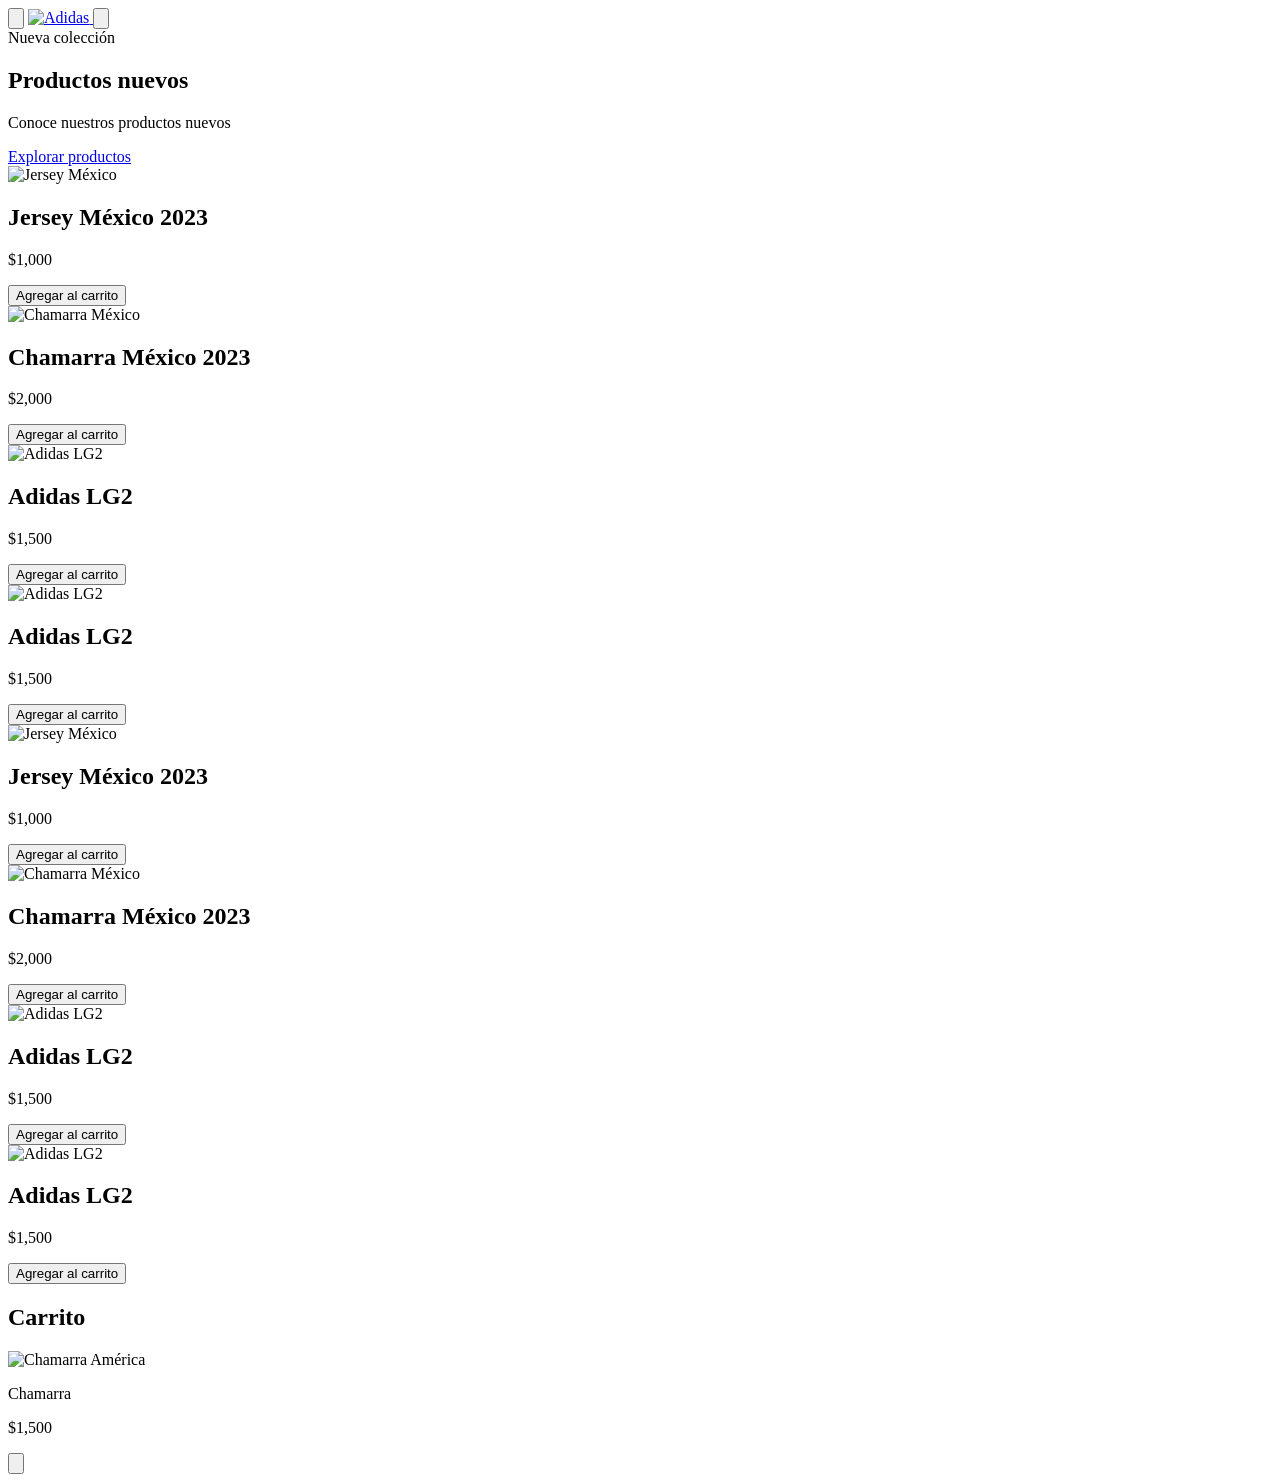
==== index.html @ 1a92b8ad "add index main file" ====
<!DOCTYPE html>
<html lang="es">
<head>
    <meta charset="UTF-8">
    <meta name="viewport" content="width=device-width, initial-scale=1.0">
    <link rel="preconnect" href="https://fonts.googleapis.com">
    <link rel="preconnect" href="https://fonts.gstatic.com" crossorigin>
    <link href="https://fonts.googleapis.com/css2?family=Lexend:wght@100..900&display=swap" rel="stylesheet">
    <link rel="stylesheet" href="css/styles.css">
    <title>Tienda Adidas</title>
</head>
<body>
    <header class="site-header">
        <button class="site-header__icon-button" type="button" aria-label="Abrir menú">
            <img class="site-header__icon" src="img/lista.png" alt="">
        </button>
        <a class="site-header__brand" href="#" aria-label="Inicio">
            <img class="site-header__logo" src="img/logo-adidas-white.webp" alt="Adidas">
        </a>
        <button class="site-header__icon-button" type="button" aria-label="Carrito">
            <img class="site-header__icon" src="img/carrito-de-compras.png" alt="">
        </button>
    </header>

    <main class="store">
        <section class="hero-banner">
            <div class="hero-banner__content">
                <span class="hero-banner__eyebrow">Nueva colección</span>
                <h1 class="hero-banner__title">Productos nuevos</h1>
                <p class="hero-banner__description">Conoce nuestros productos nuevos</p>
                <a class="button button--light" href="#productos">Explorar productos</a>
            </div>
        </section>

        <section class="products" id="productos" aria-label="Productos">
            <article class="product-card">
                <img class="product-card__image" src="img/jer_me.jpg" alt="Jersey México">
                <h2 class="product-card__title">Jersey México 2023</h2>
                <p class="product-card__price">$1,000</p>
                <button class="button button--dark" type="button">Agregar al carrito</button>
            </article>
            <article class="product-card">
                <img class="product-card__image" src="img/chamarra.jpg" alt="Chamarra México">
                <h2 class="product-card__title">Chamarra México 2023</h2>
                <p class="product-card__price">$2,000</p>
                <button class="button button--dark" type="button">Agregar al carrito</button>
            </article>
            <article class="product-card">
                <img class="product-card__image" src="img/lg2.jpg" alt="Adidas LG2">
                <h2 class="product-card__title">Adidas LG2</h2>
                <p class="product-card__price">$1,500</p>
                <button class="button button--dark" type="button">Agregar al carrito</button>
            </article>
            <article class="product-card">
                <img class="product-card__image" src="img/lg2.jpg" alt="Adidas LG2">
                <h2 class="product-card__title">Adidas LG2</h2>
                <p class="product-card__price">$1,500</p>
                <button class="button button--dark" type="button">Agregar al carrito</button>
            </article>
            <article class="product-card">
                <img class="product-card__image" src="img/jer_me.jpg" alt="Jersey México">
                <h2 class="product-card__title">Jersey México 2023</h2>
                <p class="product-card__price">$1,000</p>
                <button class="button button--dark" type="button">Agregar al carrito</button>
            </article>
            <article class="product-card">
                <img class="product-card__image" src="img/chamarra.jpg" alt="Chamarra México">
                <h2 class="product-card__title">Chamarra México 2023</h2>
                <p class="product-card__price">$2,000</p>
                <button class="button button--dark" type="button">Agregar al carrito</button>
            </article>
            <article class="product-card">
                <img class="product-card__image" src="img/lg2.jpg" alt="Adidas LG2">
                <h2 class="product-card__title">Adidas LG2</h2>
                <p class="product-card__price">$1,500</p>
                <button class="button button--dark" type="button">Agregar al carrito</button>
            </article>
            <article class="product-card">
                <img class="product-card__image" src="img/lg2.jpg" alt="Adidas LG2">
                <h2 class="product-card__title">Adidas LG2</h2>
                <p class="product-card__price">$1,500</p>
                <button class="button button--dark" type="button">Agregar al carrito</button>
            </article>
        </section>

        <aside class="cart-panel" aria-label="Carrito de compras">
            <h2 class="cart-panel__title">Carrito</h2>
            <div class="cart-item">
                <img class="cart-item__image" src="img/ame_chamarra.jpg" alt="Chamarra América">
                <p class="cart-item__name">Chamarra</p>
                <p class="cart-item__price">$1,500</p>
                <button class="cart-item__remove" type="button" aria-label="Quitar producto">
                    <img src="img/remover-archivo.png" alt="">
                </button>
            </div>
        </aside>
    </main>
</body>
</html>
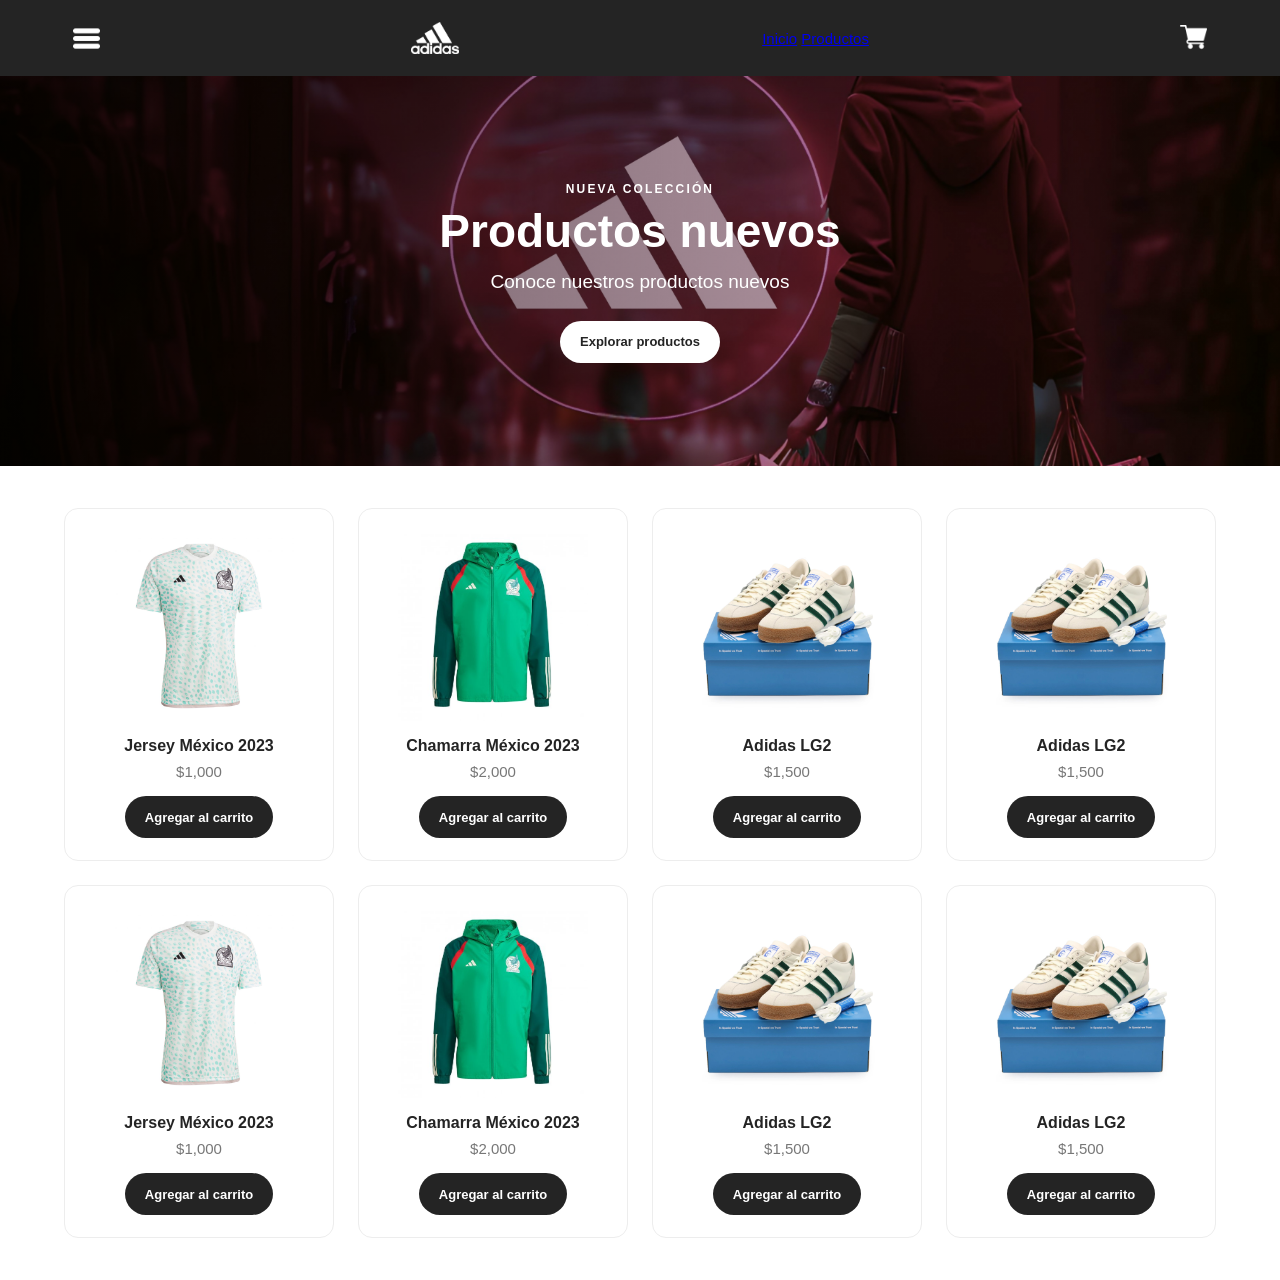
==== commit 09a5e4c7: "Mejora de estilos de header y navegación" ====
--- a/index.html
+++ b/index.html
@@ -14,16 +14,20 @@
         <button class="site-header__icon-button" type="button" aria-label="Abrir menú">
             <img class="site-header__icon" src="img/lista.png" alt="">
         </button>
-        <a class="site-header__brand" href="#" aria-label="Inicio">
+        <a class="site-header__brand" href="#inicio" aria-label="Inicio">
             <img class="site-header__logo" src="img/logo-adidas-white.webp" alt="Adidas">
         </a>
+        <nav class="site-header__nav" aria-label="Navegación principal">
+            <a class="site-header__link" href="#inicio">Inicio</a>
+            <a class="site-header__link" href="#productos">Productos</a>
+        </nav>
         <button class="site-header__icon-button" type="button" aria-label="Carrito">
             <img class="site-header__icon" src="img/carrito-de-compras.png" alt="">
         </button>
     </header>
 
     <main class="store">
-        <section class="hero-banner">
+        <section class="hero-banner" id="inicio">
             <div class="hero-banner__content">
                 <span class="hero-banner__eyebrow">Nueva colección</span>
                 <h1 class="hero-banner__title">Productos nuevos</h1>
--- a/css/styles.css
+++ b/css/styles.css
@@ -0,0 +1,63 @@
+*{box-sizing:border-box}
+html{scroll-behavior:smooth;overflow-x:clip}
+body{width:100%;min-width:320px;margin:0;overflow-x:hidden;color:#494949;font:300 15px "Lexend",Arial,Helvetica,sans-serif}
+img{display:block;max-width:100%}
+.site-header{display:flex;align-items:center;justify-content:space-between;width:100%;min-height:76px;padding:12px clamp(18px,5vw,64px);background:#242424}
+.site-header__icon-button{display:grid;place-items:center;width:44px;height:44px;padding:8px;border:0;border-radius:50%;background:transparent;cursor:pointer;transition:background-color .25s ease,transform .25s ease}
+.site-header__icon-button:hover{background:rgba(255,255,255,.14);transform:scale(1.08)}
+.site-header__icon{width:27px;height:27px;object-fit:contain}
+.site-header__brand{display:inline-flex;align-items:center}
+.site-header__logo{width:48px;height:48px;object-fit:contain}
+.hero-banner{display:grid;place-items:center;min-height:clamp(260px,34vw,390px);padding:36px 20px;color:#fff;text-align:center;background:linear-gradient(90deg,rgba(0,0,0,.62),rgba(0,0,0,.18)),url("../img/banner.jpeg") center 48%/cover no-repeat}
+.hero-banner__content{width:min(680px,100%);margin:0 auto}
+.hero-banner__eyebrow{display:inline-block;margin-bottom:10px;font-size:12px;font-weight:600;letter-spacing:.18em;text-transform:uppercase}
+.hero-banner__title{margin:0 0 10px;font-size:clamp(28px,4vw,46px);font-weight:700;line-height:1.12}
+.hero-banner__description{max-width:100%;margin:0 auto 24px;font-size:clamp(15px,2vw,19px);line-height:1.5}
+.button{display:inline-flex;align-items:center;justify-content:center;min-height:42px;padding:0 20px;border:0;border-radius:999px;font:600 13px "Lexend",Arial,Helvetica,sans-serif;text-decoration:none;cursor:pointer;transition:transform .25s ease,background-color .25s ease,box-shadow .25s ease}
+.button:hover{transform:translateY(-3px);box-shadow:0 7px 16px rgba(0,0,0,.2)}
+.button:active{transform:translateY(-1px)}
+.button--light{color:#242424;background:#fff}
+.button--light:hover{background:#e9e9e9}
+.button--dark{color:#fff;background:#242424}
+.button--dark:hover{background:#4a4a4a}
+.products{width:min(1200px,100%);margin-inline:auto;box-sizing:border-box;display:grid;grid-template-columns:repeat(auto-fit,minmax(min(220px,100%),1fr));gap:24px;padding:42px 24px}
+.product-card{display:flex;flex-direction:column;align-items:center;padding:22px 16px;border:1px solid #ededed;border-radius:14px;background:#fff;text-align:center;transition:transform .25s ease,box-shadow .25s ease,border-color .25s ease}
+.product-card:hover{transform:translateY(-7px);border-color:#d5d5d5;box-shadow:0 8px 24px rgba(0,0,0,.09)}
+.product-card__image{width:100%;max-width:190px;height:190px;margin-bottom:16px;object-fit:contain;transition:transform .25s ease}
+.product-card:hover .product-card__image{transform:scale(1.045)}
+.product-card__title{margin:0 0 8px;color:#242424;font-size:16px;font-weight:600}
+.product-card__price{margin:0 0 16px;color:#777;font-size:15px;font-weight:500}
+.product-card .button{margin-top:auto}
+.cart-panel{position:fixed;z-index:5;top:90px;right:0;width:min(420px,100%);max-height:calc(100vh - 110px);padding:22px;overflow-y:auto;background:#f4f4f4;box-shadow:-10px 8px 30px rgba(0,0,0,.16);transform:translateX(105%)}
+.cart-panel__title{margin:0 0 18px;color:#242424;font-size:20px;font-weight:700;text-align:center;text-transform:uppercase}
+.cart-item{display:flex;align-items:center;justify-content:space-between;gap:12px;padding:14px 0;border-bottom:1px solid #d8d8d8}
+.cart-item__image{width:58px;height:58px;object-fit:contain}
+.cart-item__name,.cart-item__price{margin:0;font-size:13px}
+.cart-item__name{color:#242424;font-weight:600}
+.cart-item__remove{display:grid;place-items:center;width:38px;height:38px;padding:7px;border:0;border-radius:50%;background:transparent;cursor:pointer;transition:background-color .25s ease}
+.cart-item__remove:hover{background:#e2e2e2}
+.cart-item__remove img{width:22px;height:22px;object-fit:contain}
+@media(max-width:768px){
+.site-header{min-height:68px;padding-inline:18px}
+.site-header__nav{display:none}
+.site-header__logo{width:42px;height:42px}
+.hero-banner{min-height:270px;padding-block:30px;background-position:center}
+.products{gap:16px;padding:28px 16px}
+.product-card{padding:18px 12px}
+.product-card__image{max-width:165px;height:165px}
+}
+@media(max-width:480px){
+.site-header{min-height:62px;padding:8px 14px}
+.site-header__icon-button{width:40px;height:40px}
+.site-header__icon{width:24px;height:24px}
+.site-header__logo{width:38px;height:38px}
+.hero-banner{min-height:230px;padding:26px 16px;background-position:center}
+.hero-banner__title{font-size:27px}
+.products{grid-template-columns:repeat(2,minmax(0,1fr));gap:12px;padding:22px 12px}
+.product-card{padding:14px 8px}
+.product-card__image{height:125px;margin-bottom:12px}
+.product-card__title{font-size:13px}
+.product-card__price{font-size:13px}
+.product-card .button{width:100%;min-height:38px;padding-inline:8px;font-size:11px}
+.cart-panel{top:70px;width:100%;padding:18px}
+}
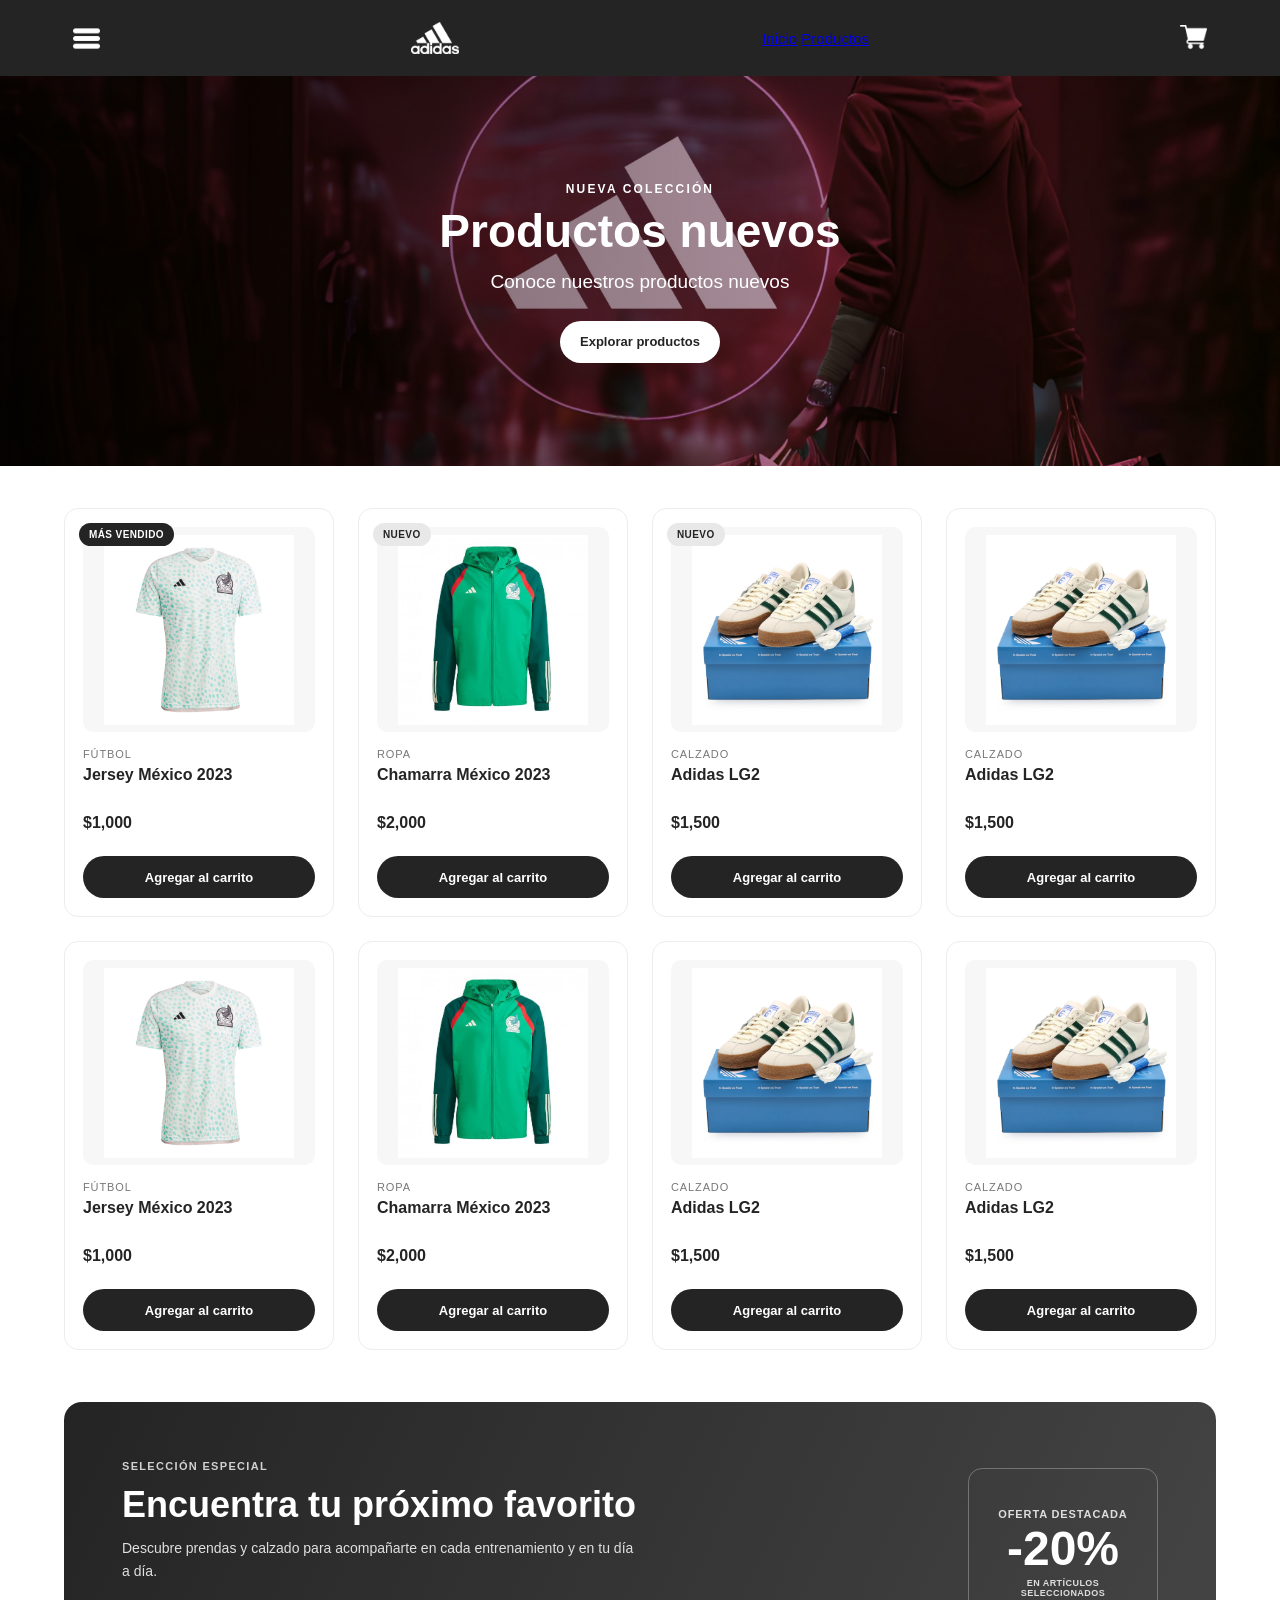
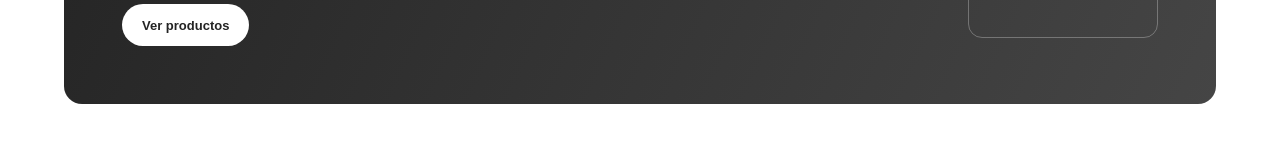
==== commit d5279ee2: "Mejora de cartas, ofertas y diseño responsivo" ====
--- a/index.html
+++ b/index.html
@@ -38,53 +38,94 @@
 
         <section class="products" id="productos" aria-label="Productos">
             <article class="product-card">
-                <img class="product-card__image" src="img/jer_me.jpg" alt="Jersey México">
+                <span class="product-card__badge">Más vendido</span>
+                <div class="product-card__media">
+                    <img class="product-card__image" src="img/jer_me.jpg" alt="Jersey México">
+                </div>
+                <p class="product-card__category">Fútbol</p>
                 <h2 class="product-card__title">Jersey México 2023</h2>
                 <p class="product-card__price">$1,000</p>
                 <button class="button button--dark" type="button">Agregar al carrito</button>
             </article>
             <article class="product-card">
-                <img class="product-card__image" src="img/chamarra.jpg" alt="Chamarra México">
+                <span class="product-card__badge product-card__badge--new">Nuevo</span>
+                <div class="product-card__media">
+                    <img class="product-card__image" src="img/chamarra.jpg" alt="Chamarra México">
+                </div>
+                <p class="product-card__category">Ropa</p>
                 <h2 class="product-card__title">Chamarra México 2023</h2>
                 <p class="product-card__price">$2,000</p>
                 <button class="button button--dark" type="button">Agregar al carrito</button>
             </article>
             <article class="product-card">
-                <img class="product-card__image" src="img/lg2.jpg" alt="Adidas LG2">
+                <span class="product-card__badge product-card__badge--new">Nuevo</span>
+                <div class="product-card__media">
+                    <img class="product-card__image" src="img/lg2.jpg" alt="Adidas LG2">
+                </div>
+                <p class="product-card__category">Calzado</p>
                 <h2 class="product-card__title">Adidas LG2</h2>
                 <p class="product-card__price">$1,500</p>
                 <button class="button button--dark" type="button">Agregar al carrito</button>
             </article>
             <article class="product-card">
-                <img class="product-card__image" src="img/lg2.jpg" alt="Adidas LG2">
+                <div class="product-card__media">
+                    <img class="product-card__image" src="img/lg2.jpg" alt="Adidas LG2">
+                </div>
+                <p class="product-card__category">Calzado</p>
                 <h2 class="product-card__title">Adidas LG2</h2>
                 <p class="product-card__price">$1,500</p>
                 <button class="button button--dark" type="button">Agregar al carrito</button>
             </article>
             <article class="product-card">
-                <img class="product-card__image" src="img/jer_me.jpg" alt="Jersey México">
+                <div class="product-card__media">
+                    <img class="product-card__image" src="img/jer_me.jpg" alt="Jersey México">
+                </div>
+                <p class="product-card__category">Fútbol</p>
                 <h2 class="product-card__title">Jersey México 2023</h2>
                 <p class="product-card__price">$1,000</p>
                 <button class="button button--dark" type="button">Agregar al carrito</button>
             </article>
             <article class="product-card">
-                <img class="product-card__image" src="img/chamarra.jpg" alt="Chamarra México">
+                <div class="product-card__media">
+                    <img class="product-card__image" src="img/chamarra.jpg" alt="Chamarra México">
+                </div>
+                <p class="product-card__category">Ropa</p>
                 <h2 class="product-card__title">Chamarra México 2023</h2>
                 <p class="product-card__price">$2,000</p>
                 <button class="button button--dark" type="button">Agregar al carrito</button>
             </article>
             <article class="product-card">
-                <img class="product-card__image" src="img/lg2.jpg" alt="Adidas LG2">
+                <div class="product-card__media">
+                    <img class="product-card__image" src="img/lg2.jpg" alt="Adidas LG2">
+                </div>
+                <p class="product-card__category">Calzado</p>
                 <h2 class="product-card__title">Adidas LG2</h2>
                 <p class="product-card__price">$1,500</p>
                 <button class="button button--dark" type="button">Agregar al carrito</button>
             </article>
             <article class="product-card">
-                <img class="product-card__image" src="img/lg2.jpg" alt="Adidas LG2">
+                <div class="product-card__media">
+                    <img class="product-card__image" src="img/lg2.jpg" alt="Adidas LG2">
+                </div>
+                <p class="product-card__category">Calzado</p>
                 <h2 class="product-card__title">Adidas LG2</h2>
                 <p class="product-card__price">$1,500</p>
                 <button class="button button--dark" type="button">Agregar al carrito</button>
             </article>
+        </section>
+
+        <section class="offers" id="ofertas" aria-labelledby="offers-title">
+            <div class="offers__content">
+                <span class="offers__eyebrow">Selección especial</span>
+                <h2 class="offers__title" id="offers-title">Encuentra tu próximo favorito</h2>
+                <p class="offers__description">Descubre prendas y calzado para acompañarte en cada entrenamiento y en tu día a día.</p>
+                <a class="button button--light" href="#productos">Ver productos</a>
+            </div>
+            <div class="offers__highlight" aria-label="Promoción destacada">
+                <span class="offers__highlight-label">Oferta destacada</span>
+                <strong class="offers__highlight-value">-20%</strong>
+                <span class="offers__highlight-note">En artículos seleccionados</span>
+            </div>
         </section>
 
         <aside class="cart-panel" aria-label="Carrito de compras">
--- a/css/styles.css
+++ b/css/styles.css
@@ -60,4 +60,53 @@
 .product-card__price{font-size:13px}
 .product-card .button{width:100%;min-height:38px;padding-inline:8px;font-size:11px}
 .cart-panel{top:70px;width:100%;padding:18px}
-}+}
+
+/* Mejora 2: tarjetas de producto con jerarquía visual consistente */
+.product-card{position:relative;align-items:stretch;padding:18px;text-align:left}
+.product-card__badge{position:absolute;z-index:1;top:14px;left:14px;padding:6px 10px;border-radius:999px;color:#fff;background:#242424;font-size:10px;font-weight:600;letter-spacing:.04em;text-transform:uppercase}
+.product-card__badge--new{color:#242424;background:#e8e8e8}
+.product-card__media{display:grid;place-items:center;width:100%;min-height:205px;margin-bottom:16px;overflow:hidden;border-radius:10px;background:#f7f7f7}
+.product-card__image{width:100%;max-width:190px;height:190px;margin:0}
+.product-card__category{margin:0 0 6px;color:#777;font-size:11px;font-weight:500;letter-spacing:.08em;text-transform:uppercase}
+.product-card__title{min-height:40px;margin-bottom:8px}
+.product-card__price{margin-top:auto;color:#242424;font-size:16px;font-weight:700}
+.product-card .button{width:100%;margin-top:8px}
+
+/* Mejora 3: bloque visual de ofertas destacadas */
+.offers{display:flex;align-items:center;justify-content:space-between;gap:32px;width:min(1152px,calc(100% - 48px));margin:10px auto 56px;padding:clamp(28px,5vw,58px);border-radius:18px;color:#fff;background:linear-gradient(115deg,#242424 0%,#454545 100%)}
+.offers__content{max-width:610px}
+.offers__eyebrow,.offers__highlight-label,.offers__highlight-note{display:block;font-size:11px;font-weight:600;letter-spacing:.12em;text-transform:uppercase}
+.offers__eyebrow{margin-bottom:12px;color:#d1d1d1}
+.offers__title{margin:0 0 12px;font-size:clamp(24px,3vw,36px);font-weight:700;line-height:1.15}
+.offers__description{max-width:520px;margin:0 0 22px;color:#e0e0e0;font-size:14px;line-height:1.6}
+.offers__highlight{display:flex;flex:0 0 190px;flex-direction:column;align-items:center;justify-content:center;min-height:170px;padding:20px;border:1px solid rgba(255,255,255,.28);border-radius:14px;text-align:center}
+.offers__highlight-label{color:#dedede;letter-spacing:.08em}
+.offers__highlight-value{margin:5px 0;font-size:48px;line-height:1}
+.offers__highlight-note{color:#dedede;font-size:9px;letter-spacing:.05em}
+
+/* Mejora 4: ajustes de distribución para tablet y móvil */
+@media(max-width:768px){
+.products{grid-template-columns:repeat(2,minmax(0,1fr))}
+.product-card{padding:14px}
+.product-card__media{min-height:170px}
+.product-card__image{height:160px}
+.offers{gap:22px;margin-bottom:38px;padding:30px}
+.offers__highlight{flex-basis:150px;min-height:145px}
+.offers__highlight-value{font-size:40px}
+}
+@media(max-width:480px){
+.products{grid-template-columns:repeat(2,minmax(0,1fr));gap:12px;padding:22px 12px}
+.product-card{padding:10px;border-radius:11px}
+.product-card__badge{top:8px;left:8px;padding:5px 7px;font-size:8px}
+.product-card__media{min-height:120px;margin-bottom:10px}
+.product-card__image{height:115px}
+.product-card__category{font-size:9px}
+.product-card__title{min-height:34px;font-size:12px}
+.product-card__price{font-size:14px}
+.product-card .button{min-height:36px;margin-top:6px;font-size:10px}
+.offers{flex-direction:column;align-items:stretch;gap:22px;width:calc(100% - 24px);margin:8px auto 28px;padding:24px 18px;border-radius:14px}
+.offers__title{font-size:25px}
+.offers__description{font-size:13px}
+.offers__highlight{flex-basis:auto;min-height:125px}
+}
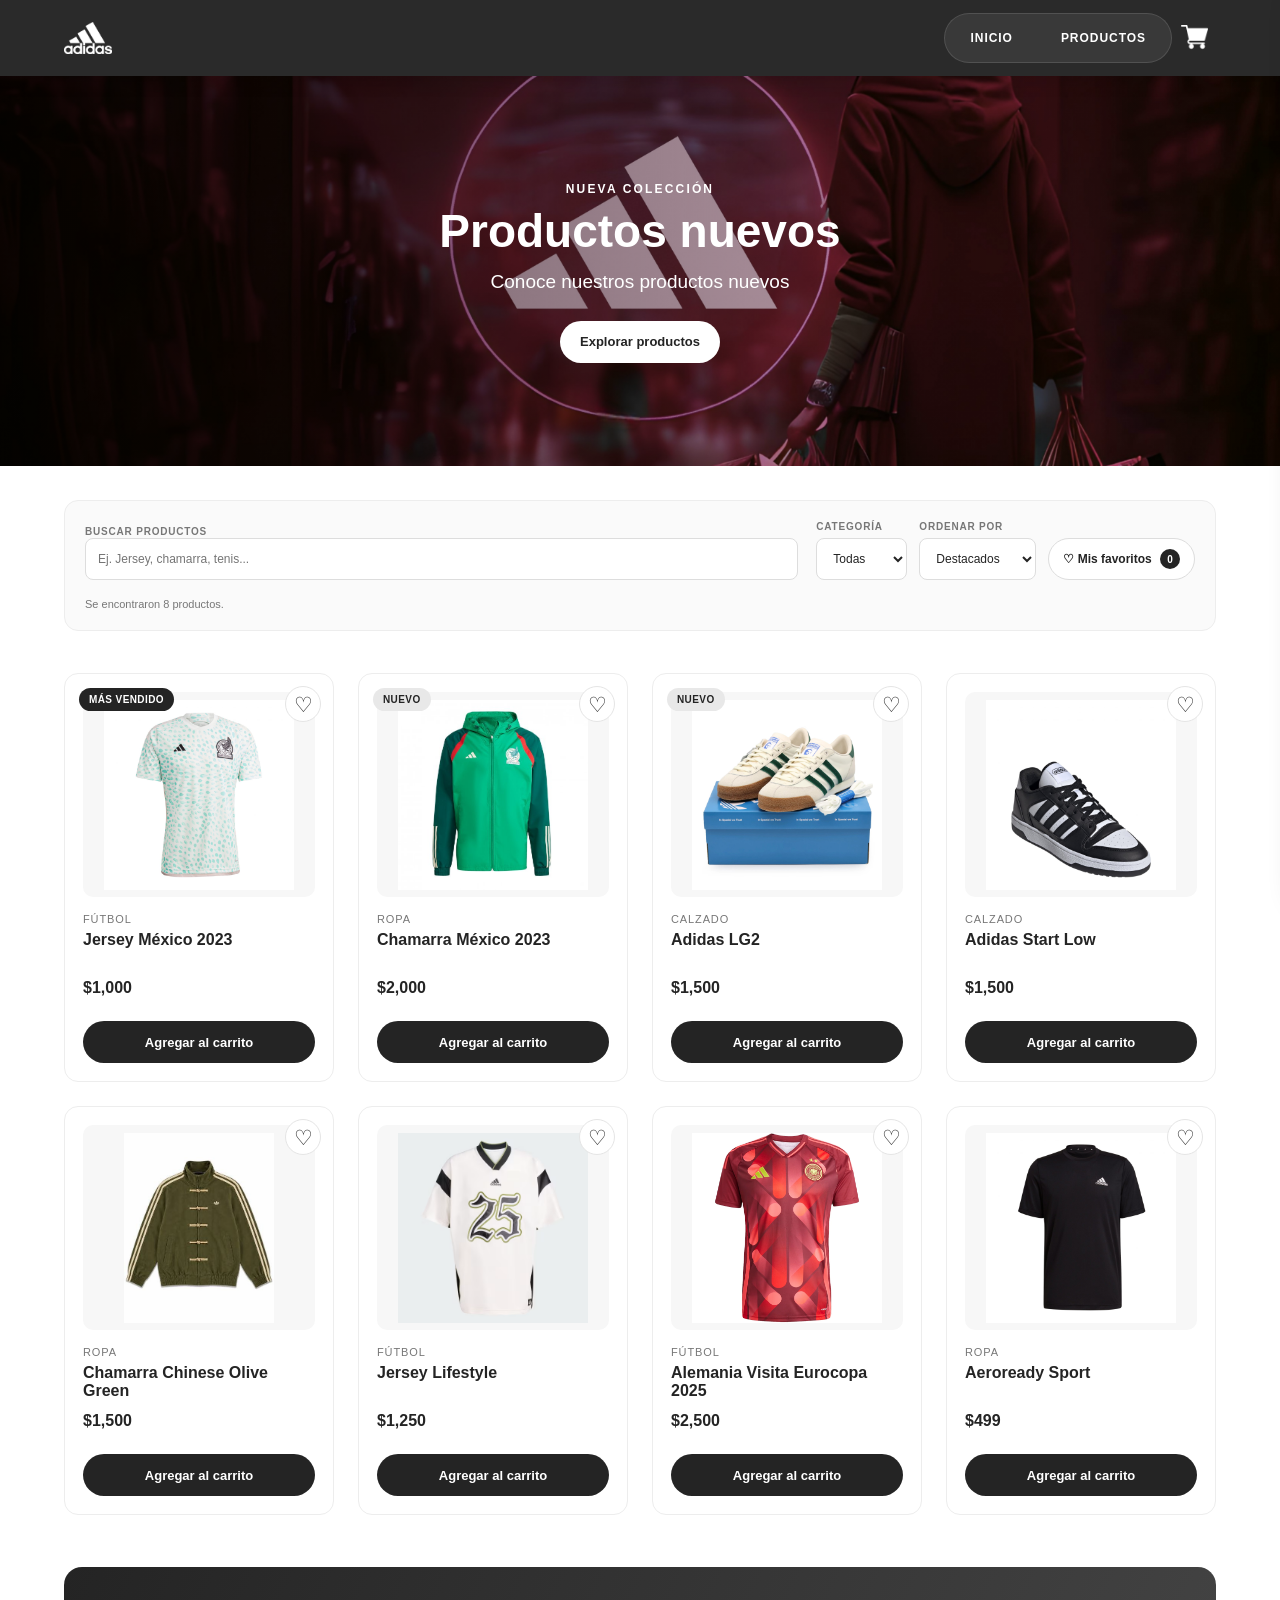
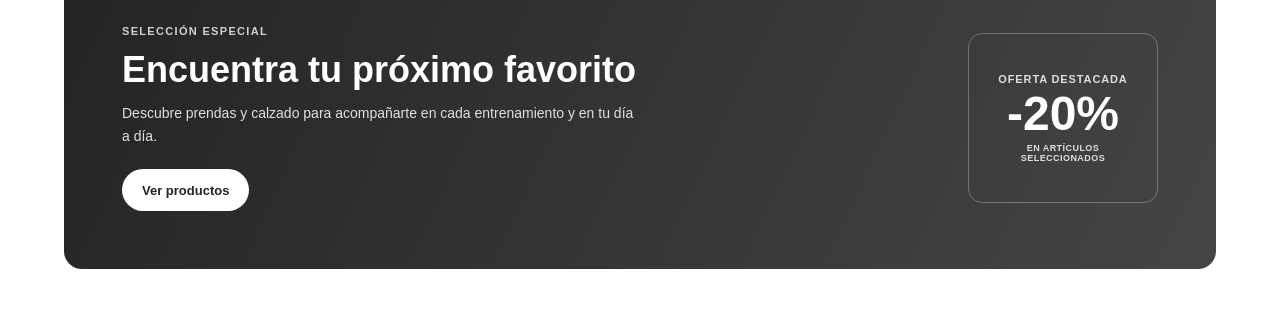
==== commit 0165ffba: "Solución de hosting y de carpetas" ====
--- a/index.html
+++ b/index.html
@@ -11,9 +11,6 @@
 </head>
 <body>
     <header class="site-header">
-        <button class="site-header__icon-button" type="button" aria-label="Abrir menú">
-            <img class="site-header__icon" src="img/lista.png" alt="">
-        </button>
         <a class="site-header__brand" href="#inicio" aria-label="Inicio">
             <img class="site-header__logo" src="img/logo-adidas-white.webp" alt="Adidas">
         </a>
@@ -21,8 +18,9 @@
             <a class="site-header__link" href="#inicio">Inicio</a>
             <a class="site-header__link" href="#productos">Productos</a>
         </nav>
-        <button class="site-header__icon-button" type="button" aria-label="Carrito">
+        <button class="site-header__icon-button site-header__cart-button" id="open-cart" type="button" aria-label="Abrir carrito" aria-controls="cart-panel" aria-expanded="false">
             <img class="site-header__icon" src="img/carrito-de-compras.png" alt="">
+            <span class="cart-count" id="cart-count" aria-live="polite">0</span>
         </button>
     </header>
 
@@ -36,8 +34,37 @@
             </div>
         </section>
 
+        <section class="catalog-tools" aria-label="Herramientas del catálogo">
+            <div class="catalog-tools__search">
+                <label class="catalog-tools__label" for="product-search">Buscar productos</label>
+                <input class="catalog-tools__input" id="product-search" type="search" placeholder="Ej. Jersey, chamarra, tenis..." autocomplete="off">
+            </div>
+            <div class="catalog-tools__filters">
+                <div class="catalog-tools__field">
+                    <label class="catalog-tools__label" for="category-filter">Categoría</label>
+                    <select class="catalog-tools__select" id="category-filter">
+                        <option value="all">Todas</option>
+                        <option value="fútbol">Fútbol</option>
+                        <option value="ropa">Ropa</option>
+                        <option value="calzado">Calzado</option>
+                    </select>
+                </div>
+                <div class="catalog-tools__field">
+                    <label class="catalog-tools__label" for="sort-products">Ordenar por</label>
+                    <select class="catalog-tools__select" id="sort-products">
+                        <option value="default">Destacados</option>
+                        <option value="price-asc">Menor precio</option>
+                        <option value="price-desc">Mayor precio</option>
+                        <option value="name">Nombre A-Z</option>
+                    </select>
+                </div>
+                <button class="catalog-tools__favorites" id="show-favorites" type="button" aria-pressed="false">♡ Mis favoritos <span id="favorites-count">0</span></button>
+            </div>
+            <p class="catalog-tools__results" id="catalog-results" aria-live="polite"></p>
+        </section>
+
         <section class="products" id="productos" aria-label="Productos">
-            <article class="product-card">
+            <article class="product-card" data-product-id="product-001">
                 <span class="product-card__badge">Más vendido</span>
                 <div class="product-card__media">
                     <img class="product-card__image" src="img/jer_me.jpg" alt="Jersey México">
@@ -47,7 +74,7 @@
                 <p class="product-card__price">$1,000</p>
                 <button class="button button--dark" type="button">Agregar al carrito</button>
             </article>
-            <article class="product-card">
+            <article class="product-card" data-product-id="product-002">
                 <span class="product-card__badge product-card__badge--new">Nuevo</span>
                 <div class="product-card__media">
                     <img class="product-card__image" src="img/chamarra.jpg" alt="Chamarra México">
@@ -57,7 +84,7 @@
                 <p class="product-card__price">$2,000</p>
                 <button class="button button--dark" type="button">Agregar al carrito</button>
             </article>
-            <article class="product-card">
+            <article class="product-card" data-product-id="product-003">
                 <span class="product-card__badge product-card__badge--new">Nuevo</span>
                 <div class="product-card__media">
                     <img class="product-card__image" src="img/lg2.jpg" alt="Adidas LG2">
@@ -67,49 +94,49 @@
                 <p class="product-card__price">$1,500</p>
                 <button class="button button--dark" type="button">Agregar al carrito</button>
             </article>
-            <article class="product-card">
+            <article class="product-card" data-product-id="product-004">
                 <div class="product-card__media">
-                    <img class="product-card__image" src="img/lg2.jpg" alt="Adidas LG2">
+                    <img class="product-card__image" src="img/start low.jpg" alt="Adidas Start Low">
                 </div>
                 <p class="product-card__category">Calzado</p>
-                <h2 class="product-card__title">Adidas LG2</h2>
+                <h2 class="product-card__title">Adidas Start Low</h2>
                 <p class="product-card__price">$1,500</p>
                 <button class="button button--dark" type="button">Agregar al carrito</button>
             </article>
-            <article class="product-card">
+            <article class="product-card" data-product-id="product-005">
                 <div class="product-card__media">
-                    <img class="product-card__image" src="img/jer_me.jpg" alt="Jersey México">
-                </div>
-                <p class="product-card__category">Fútbol</p>
-                <h2 class="product-card__title">Jersey México 2023</h2>
-                <p class="product-card__price">$1,000</p>
-                <button class="button button--dark" type="button">Agregar al carrito</button>
-            </article>
-            <article class="product-card">
-                <div class="product-card__media">
-                    <img class="product-card__image" src="img/chamarra.jpg" alt="Chamarra México">
+                    <img class="product-card__image" src="img/china.jpg" alt="Chamarra Chinese Olive Green">
                 </div>
                 <p class="product-card__category">Ropa</p>
-                <h2 class="product-card__title">Chamarra México 2023</h2>
-                <p class="product-card__price">$2,000</p>
-                <button class="button button--dark" type="button">Agregar al carrito</button>
-            </article>
-            <article class="product-card">
-                <div class="product-card__media">
-                    <img class="product-card__image" src="img/lg2.jpg" alt="Adidas LG2">
-                </div>
-                <p class="product-card__category">Calzado</p>
-                <h2 class="product-card__title">Adidas LG2</h2>
+                <h2 class="product-card__title">Chamarra Chinese Olive Green</h2>
                 <p class="product-card__price">$1,500</p>
                 <button class="button button--dark" type="button">Agregar al carrito</button>
             </article>
-            <article class="product-card">
+            <article class="product-card" data-product-id="product-006">
                 <div class="product-card__media">
-                    <img class="product-card__image" src="img/lg2.jpg" alt="Adidas LG2">
+                    <img class="product-card__image" src="img/lifestyle.avif" alt="Soccer lifestyle">
                 </div>
-                <p class="product-card__category">Calzado</p>
-                <h2 class="product-card__title">Adidas LG2</h2>
-                <p class="product-card__price">$1,500</p>
+                <p class="product-card__category">Fútbol</p>
+                <h2 class="product-card__title">Jersey Lifestyle</h2>
+                <p class="product-card__price">$1,250</p>
+                <button class="button button--dark" type="button">Agregar al carrito</button>
+            </article>
+            <article class="product-card" data-product-id="product-007">
+                <div class="product-card__media">
+                    <img class="product-card__image" src="img/alemania vis.webp" alt="Alemania Visitia">
+                </div>
+                <p class="product-card__category">Fútbol</p>
+                <h2 class="product-card__title">Alemania Visita Eurocopa 2025</h2>
+                <p class="product-card__price">$2,500</p>
+                <button class="button button--dark" type="button">Agregar al carrito</button>
+            </article>
+            <article class="product-card" data-product-id="product-008">
+                <div class="product-card__media">
+                    <img class="product-card__image" src="img/aero.png" alt="Aeroready">
+                </div>
+                <p class="product-card__category">Ropa</p>
+                <h2 class="product-card__title">Aeroready Sport</h2>
+                <p class="product-card__price">$499</p>
                 <button class="button button--dark" type="button">Agregar al carrito</button>
             </article>
         </section>
@@ -128,17 +155,24 @@
             </div>
         </section>
 
-        <aside class="cart-panel" aria-label="Carrito de compras">
-            <h2 class="cart-panel__title">Carrito</h2>
-            <div class="cart-item">
-                <img class="cart-item__image" src="img/ame_chamarra.jpg" alt="Chamarra América">
-                <p class="cart-item__name">Chamarra</p>
-                <p class="cart-item__price">$1,500</p>
-                <button class="cart-item__remove" type="button" aria-label="Quitar producto">
-                    <img src="img/remover-archivo.png" alt="">
-                </button>
+        <div class="drawer-overlay" id="drawer-overlay"></div>
+
+        <aside class="cart-panel" id="cart-panel" aria-label="Carrito de compras" aria-hidden="true">
+            <div class="drawer-header">
+                <h2 class="drawer-title">Mi carrito</h2>
+                <button class="drawer-close" id="close-cart" type="button" aria-label="Cerrar carrito">&times;</button>
+            </div>
+            <div class="cart-items" id="cart-items">
+                <p class="cart-empty">Tu carrito está vacío.</p>
+            </div>
+            <div class="cart-summary">
+                <p>Total: <strong id="cart-total">$0</strong></p>
+                <button class="button button--dark cart-checkout" id="checkout-button" type="button">Finalizar compra</button>
+                <button class="button button--light cart-clear" id="clear-cart" type="button">Vaciar carrito</button>
             </div>
         </aside>
+        <div class="store-toast" id="store-toast" role="status" aria-live="polite"></div>
     </main>
+    <script src="js/app.js"></script>
 </body>
 </html>
--- a/css/styles.css
+++ b/css/styles.css
@@ -2,7 +2,12 @@
 html{scroll-behavior:smooth;overflow-x:clip}
 body{width:100%;min-width:320px;margin:0;overflow-x:hidden;color:#494949;font:300 15px "Lexend",Arial,Helvetica,sans-serif}
 img{display:block;max-width:100%}
-.site-header{display:flex;align-items:center;justify-content:space-between;width:100%;min-height:76px;padding:12px clamp(18px,5vw,64px);background:#242424}
+.site-header{position:sticky;top:0;z-index:15;display:flex;align-items:center;justify-content:space-between;width:100%;min-height:76px;padding:12px clamp(18px,5vw,64px);background:rgba(36,36,36,.97);box-shadow:0 4px 18px rgba(0,0,0,.12);backdrop-filter:blur(12px);transition:transform .32s ease,box-shadow .25s ease}
+.site-header.is-hidden{transform:translateY(-110%);box-shadow:none}
+.site-header__nav{display:flex;align-items:center;gap:8px;margin-left:auto;padding:5px;border:1px solid rgba(255,255,255,.12);border-radius:999px;background:rgba(255,255,255,.07)}
+.site-header__link{position:relative;display:inline-flex;align-items:center;min-height:38px;padding:0 20px;border-radius:999px;color:#fff;font-size:12px;font-weight:600;letter-spacing:.08em;text-decoration:none;text-transform:uppercase;transition:color .25s ease,background-color .25s ease,transform .25s ease}
+.site-header__link:hover{color:#242424;background:#fff;transform:translateY(-1px)}
+.site-header__link:focus-visible{outline:2px solid #fff;outline-offset:3px}
 .site-header__icon-button{display:grid;place-items:center;width:44px;height:44px;padding:8px;border:0;border-radius:50%;background:transparent;cursor:pointer;transition:background-color .25s ease,transform .25s ease}
 .site-header__icon-button:hover{background:rgba(255,255,255,.14);transform:scale(1.08)}
 .site-header__icon{width:27px;height:27px;object-fit:contain}
@@ -110,3 +115,76 @@
 .offers__description{font-size:13px}
 .offers__highlight{flex-basis:auto;min-height:125px}
 }
+
+/* Menú lateral, carrito dinámico y contador */
+.site-header__cart-button{position:relative}
+.cart-count{position:absolute;top:0;right:0;display:grid;place-items:center;min-width:19px;height:19px;padding:0 5px;border:2px solid #242424;border-radius:50%;color:#242424;background:#fff;font-size:10px;font-weight:700;line-height:1}
+.cart-count.is-empty{display:none}
+.drawer-overlay{position:fixed;z-index:19;inset:0;background:rgba(0,0,0,.48);opacity:0;visibility:hidden;transition:opacity .3s ease,visibility .3s ease}
+.drawer-overlay.is-visible{opacity:1;visibility:visible}
+.side-menu,.cart-panel{position:fixed;z-index:20;top:0;bottom:0;width:min(360px,88vw);max-height:100vh;padding:24px;overflow-y:auto;background:#f4f4f4;box-shadow:0 0 28px rgba(0,0,0,.2);transition:transform .3s ease}
+.side-menu{left:0;transform:translateX(-105%)}
+.cart-panel{right:0;transform:translateX(105%)}
+.side-menu.is-open,.cart-panel.is-open{transform:translateX(0)}
+.drawer-header{display:flex;align-items:center;justify-content:space-between;gap:16px;padding-bottom:18px;border-bottom:1px solid #ddd}
+.drawer-title{margin:0;color:#242424;font-size:20px;font-weight:700;text-transform:uppercase}
+.drawer-close{display:grid;place-items:center;width:38px;height:38px;border:0;border-radius:50%;color:#242424;background:#e7e7e7;font-size:27px;line-height:1;cursor:pointer;transition:background .2s ease,transform .2s ease}
+.drawer-close:hover{background:#d6d6d6;transform:rotate(90deg)}
+.side-menu__nav{display:flex;flex-direction:column;gap:8px;padding-top:20px}
+.side-menu__nav a{padding:14px 10px;border-radius:8px;color:#242424;font-size:14px;font-weight:600;text-decoration:none;transition:background .2s ease,padding .2s ease}
+.side-menu__nav a:hover{padding-left:16px;background:#e5e5e5}
+.cart-items{padding-top:8px}
+.cart-empty{padding:24px 0;color:#777;text-align:center}
+.cart-item{display:flex;align-items:center;gap:12px;padding:14px 0;border-bottom:1px solid #d8d8d8}
+.cart-item__image{flex:0 0 58px;width:58px;height:58px;object-fit:contain;border-radius:6px;background:#fff}
+.cart-item__info{flex:1;min-width:0}
+.cart-item__name,.cart-item__price{margin:0;font-size:12px}
+.cart-item__name{color:#242424;font-weight:600}
+.cart-item__price{margin-top:4px;color:#666}
+.cart-item__quantity{display:flex;align-items:center;gap:10px;margin-top:8px;font-size:12px}
+.quantity-button{display:grid;place-items:center;width:25px;height:25px;border:1px solid #ccc;border-radius:50%;color:#242424;background:#fff;font-size:16px;cursor:pointer}
+.cart-item__remove{display:grid;place-items:center;flex:0 0 30px;width:30px;height:30px;border:0;border-radius:50%;color:#555;background:#e7e7e7;font-size:20px;cursor:pointer}
+.cart-summary{margin-top:20px;padding-top:16px;border-top:1px solid #ccc}
+.cart-summary p{display:flex;justify-content:space-between;margin:0 0 16px;color:#242424;font-size:16px}
+.cart-clear{width:100%}
+.cart-clear:disabled{opacity:.45;cursor:not-allowed}
+@media(max-width:480px){.side-menu,.cart-panel{width: min(340px,90vw);padding:20px}.cart-item__image{width:48px;height:48px;flex-basis:48px}}
+
+
+/* Herramientas del catálogo: búsqueda, filtros, orden y favoritos */
+.catalog-tools{display:flex;flex-wrap:wrap;align-items:end;justify-content:space-between;gap:18px;width:min(1152px,calc(100% - 48px));margin:34px auto 0;padding:20px;border:1px solid #ededed;border-radius:14px;background:#fafafa}
+.catalog-tools__search{flex:1 1 230px}
+.catalog-tools__filters{display:flex;flex-wrap:wrap;align-items:end;gap:12px}
+.catalog-tools__field{display:flex;flex-direction:column;gap:6px}
+.catalog-tools__label{color:#777;font-size:10px;font-weight:700;letter-spacing:.08em;text-transform:uppercase}
+.catalog-tools__input,.catalog-tools__select{min-height:42px;padding:0 12px;border:1px solid #ddd;border-radius:8px;color:#242424;background:#fff;font:400 12px "Lexend",Arial,Helvetica,sans-serif}
+.catalog-tools__input{width:100%}
+.catalog-tools__input:focus,.catalog-tools__select:focus{border-color:#242424;outline:2px solid rgba(36,36,36,.12)}
+.catalog-tools__favorites{min-height:42px;padding:0 14px;border:1px solid #ddd;border-radius:999px;color:#242424;background:#fff;font:600 12px "Lexend",Arial,Helvetica,sans-serif;cursor:pointer;transition:background .25s ease,color .25s ease}
+.catalog-tools__favorites span{display:inline-grid;place-items:center;min-width:20px;height:20px;margin-left:5px;border-radius:50%;color:#fff;background:#242424;font-size:10px}
+.catalog-tools__favorites:hover,.catalog-tools__favorites.is-active{color:#fff;background:#242424}
+.catalog-tools__favorites:hover span,.catalog-tools__favorites.is-active span{color:#242424;background:#fff}
+.catalog-tools__results{flex-basis:100%;margin:0;color:#777;font-size:11px}
+.product-card__favorite{position:absolute;z-index:2;top:12px;right:12px;display:grid;place-items:center;width:36px;height:36px;border:1px solid #e5e5e5;border-radius:50%;color:#242424;background:#fff;font-size:21px;line-height:1;cursor:pointer;transition:transform .25s ease,color .25s ease,background .25s ease}
+.product-card__favorite:hover{transform:scale(1.1)}
+.product-card__favorite.is-favorite{color:#fff;background:#242424}
+.store-toast{position:fixed;z-index:30;right:24px;bottom:24px;max-width:min(380px,calc(100% - 32px));padding:14px 18px;border-radius:10px;color:#fff;background:#242424;box-shadow:0 8px 28px rgba(0,0,0,.2);font-size:13px;line-height:1.5;opacity:0;visibility:hidden;transform:translateY(12px);transition:opacity .25s ease,transform .25s ease,visibility .25s ease}
+.store-toast.is-visible{opacity:1;visibility:visible;transform:translateY(0)}
+.cart-checkout{width:100%;margin-bottom:9px}
+.cart-checkout:disabled{opacity:.45;cursor:not-allowed}
+.cart-clear{width:100%}
+.product-card[hidden]{display:none!important}
+@media(max-width:768px){
+.site-header__nav{display:flex;gap:2px;margin-left:auto;padding:3px}
+.site-header__link{min-height:34px;padding-inline:11px;font-size:10px}
+.catalog-tools{align-items:stretch;width:calc(100% - 32px);margin-top:24px;padding:16px}
+.catalog-tools__filters{display:grid;grid-template-columns:repeat(2,minmax(0,1fr))}
+.catalog-tools__favorites{grid-column:1/-1}
+}
+@media(max-width:480px){
+.catalog-tools{width:calc(100% - 24px);gap:12px;margin-top:18px;padding:13px}
+.catalog-tools__filters{gap:8px}
+.catalog-tools__input,.catalog-tools__select,.catalog-tools__favorites{min-height:39px;font-size:11px}
+.product-card__favorite{top:7px;right:7px;width:29px;height:29px;font-size:18px}
+.store-toast{right:16px;bottom:16px;font-size:12px}
+}
